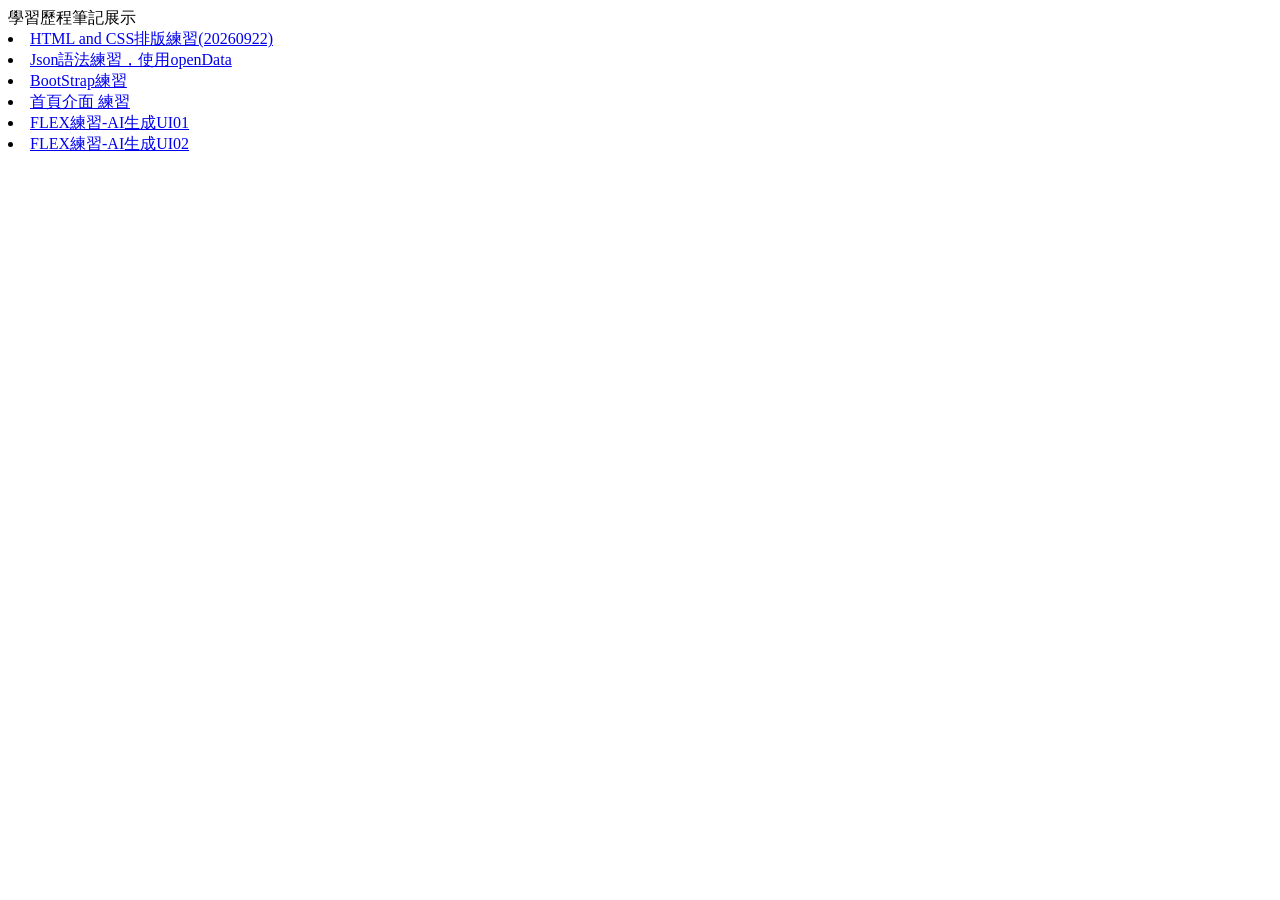
==== index.html @ 6e214c2a "新增課程報名網站" ====
<!DOCTYPE html>
<html lang="zn-TW">

<head>
    <meta charset="UTF-8">
    <meta name="viewport" content="width=device-width, initial-scale=1.0">
    <title>學習歷程首頁</title>
    <link rel="stylesheet" href="css/allcolors.css">
</head>

<body>
    <div class="mytitle-01">學習歷程筆記展示</div>
    <!-- target="_blank" 開新視窗 -->
    <li><a href="20260922-1.html" target="_blank">HTML and CSS排版練習(20260922)</a></li>
    <li><a href="0930java-json.html" target="_blank">Json語法練習，使用openData</a></li>
    <li><a href="20261001-BootStrap.html " target="_blank"">BootStrap練習</a></li>
    <li><a href=" 20260923.html" target="_blank"">首頁介面
        練習</a></li>
    <li><a href="報名表.html" target="_blank"">FLEX練習-AI生成UI01</a></li>
    <li><a href="AI課程報名網站_未來科技版.html" target="_blank"">FLEX練習-AI生成UI02</a></li>

    <script src=" js/jQuery-4.0.0.js"></script>
</body>

</html>
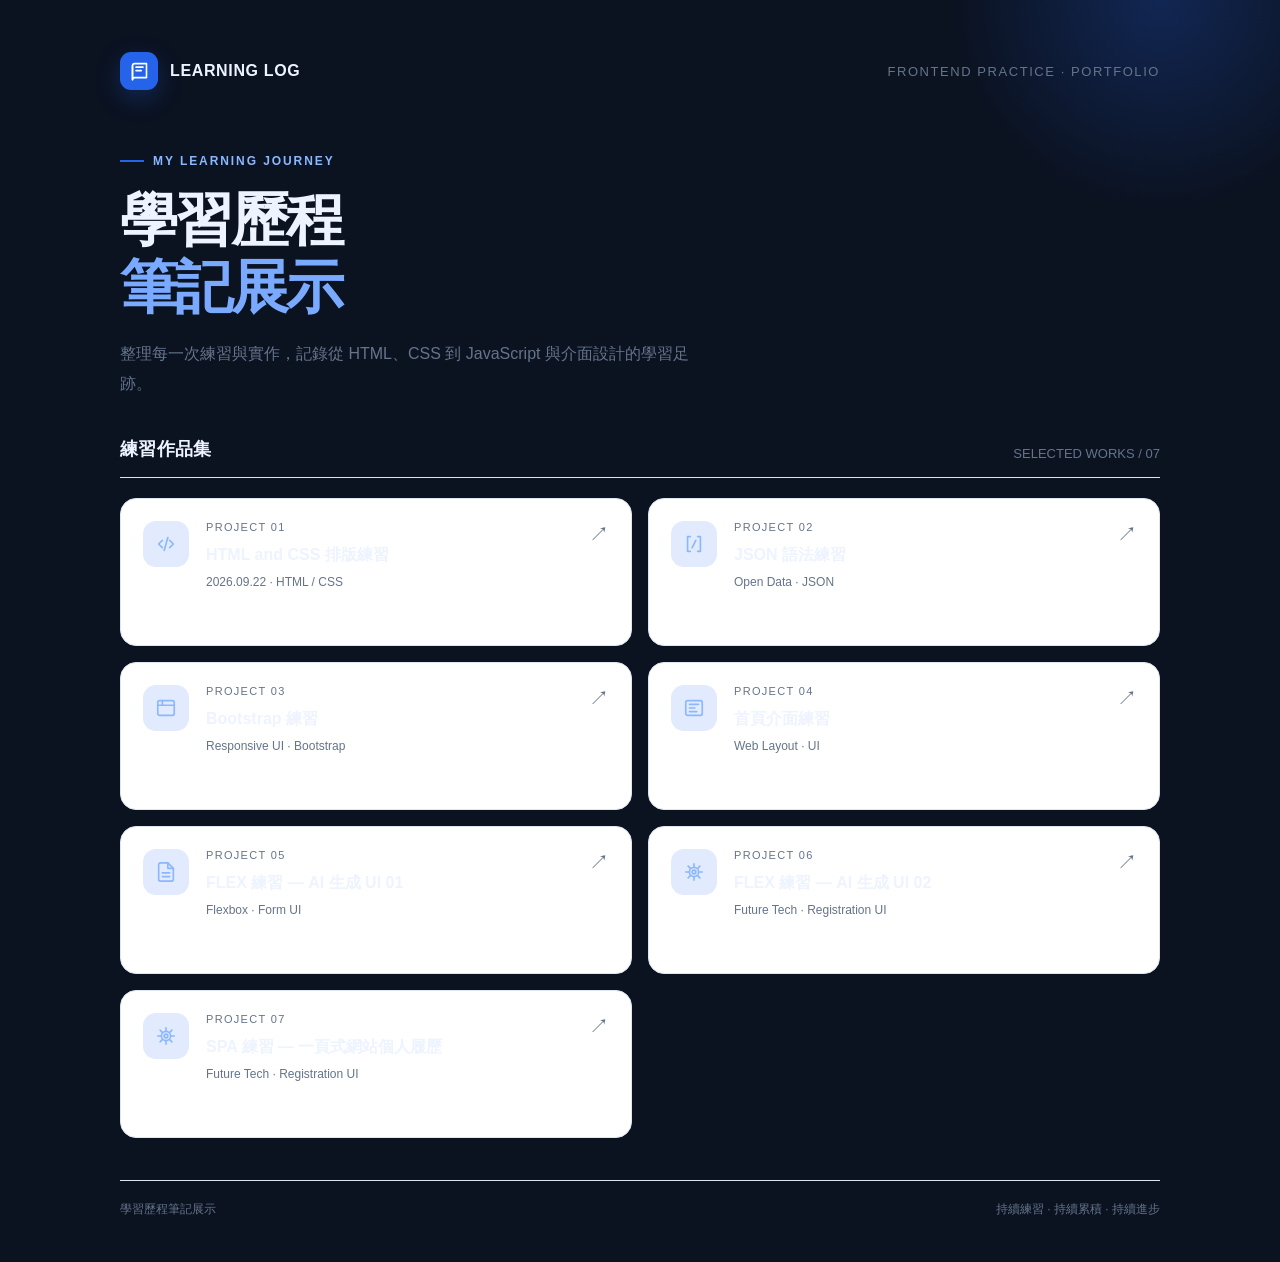
==== commit 415df7fe: "更新個人網站與新增作品" ====
--- a/index.html
+++ b/index.html
@@ -1,25 +1,156 @@
 <!DOCTYPE html>
-<html lang="zn-TW">
+<html lang="zh-TW">
 
 <head>
-    <meta charset="UTF-8">
-    <meta name="viewport" content="width=device-width, initial-scale=1.0">
-    <title>學習歷程首頁</title>
-    <link rel="stylesheet" href="css/allcolors.css">
+  <meta charset="UTF-8">
+  <meta name="viewport" content="width=device-width, initial-scale=1.0">
+  <meta name="theme-color" content="#0b1220">
+  <title>學習歷程筆記展示</title>
+  <link rel="stylesheet" href="css/bootstrap.min.css">
+  <link rel="stylesheet" href="css/indexwork.css">
 </head>
 
 <body>
-    <div class="mytitle-01">學習歷程筆記展示</div>
-    <!-- target="_blank" 開新視窗 -->
-    <li><a href="20260922-1.html" target="_blank">HTML and CSS排版練習(20260922)</a></li>
-    <li><a href="0930java-json.html" target="_blank">Json語法練習，使用openData</a></li>
-    <li><a href="20261001-BootStrap.html " target="_blank"">BootStrap練習</a></li>
-    <li><a href=" 20260923.html" target="_blank"">首頁介面
-        練習</a></li>
-    <li><a href="報名表.html" target="_blank"">FLEX練習-AI生成UI01</a></li>
-    <li><a href="AI課程報名網站_未來科技版.html" target="_blank"">FLEX練習-AI生成UI02</a></li>
+  <main class="app-root">
+    <div class="glow" aria-hidden="true"></div>
+    <div class="page">
+      <header class="topline">
+        <div class="brand">
+          <div class="brand-mark" aria-hidden="true">
+            <svg viewBox="0 0 24 24" width="21" height="21" fill="none" stroke="currentColor" stroke-width="1.8"
+              stroke-linecap="round" stroke-linejoin="round">
+              <path d="M4 5.5A2.5 2.5 0 0 1 6.5 3H20v16H6.5A2.5 2.5 0 0 0 4 21.5z" />
+              <path d="M4 5.5v16M8 7h8M8 11h6" />
+            </svg>
+          </div>
+          <span>LEARNING LOG</span>
+        </div>
+        <div class="top-label">Frontend Practice · Portfolio</div>
+      </header>
 
-    <script src=" js/jQuery-4.0.0.js"></script>
+      <section class="hero" aria-labelledby="page-title">
+        <div class="eyebrow">MY LEARNING JOURNEY</div>
+        <h1 id="page-title">學習歷程<br><span>筆記展示</span></h1>
+        <p class="intro">整理每一次練習與實作，記錄從 HTML、CSS 到 JavaScript 與介面設計的學習足跡。</p>
+      </section>
+
+      <section aria-labelledby="projects-title">
+        <div class="section-heading">
+          <h2 id="projects-title">練習作品集</h2>
+          <span class="count"> SELECTED WORKS / <span id="projectCount">00</span>
+        </div>
+        <div class="grid">
+          <a class="project-card" href="20260922-1.html" target="_blank" rel="noopener noreferrer">
+            <div class="project-icon" aria-hidden="true"><svg viewBox="0 0 24 24" fill="none" stroke="currentColor"
+                stroke-width="1.8" stroke-linecap="round" stroke-linejoin="round">
+                <path d="m8 8-4 4 4 4M16 8l4 4-4 4M14 5l-4 14" />
+              </svg></div>
+            <div class="card-content">
+              <div class="card-number">PROJECT 01</div>
+              <h3 class="card-title">HTML and CSS 排版練習</h3>
+              <div class="card-meta">2026.09.22 · HTML / CSS</div>
+            </div><span class="arrow" aria-hidden="true">↗</span>
+          </a>
+
+          <a class="project-card" href="0930java-json.html" target="_blank" rel="noopener noreferrer">
+            <div class="project-icon" aria-hidden="true"><svg viewBox="0 0 24 24" fill="none" stroke="currentColor"
+                stroke-width="1.8" stroke-linecap="round" stroke-linejoin="round">
+                <path d="M8 4H5v16h3M16 4h3v16h-3M14 8l-4 8" />
+              </svg></div>
+            <div class="card-content">
+              <div class="card-number">PROJECT 02</div>
+              <h3 class="card-title">JSON 語法練習</h3>
+              <div class="card-meta">Open Data · JSON</div>
+            </div><span class="arrow" aria-hidden="true">↗</span>
+          </a>
+
+          <a class="project-card" href="20261001-BootStrap.html" target="_blank" rel="noopener noreferrer">
+            <div class="project-icon" aria-hidden="true"><svg viewBox="0 0 24 24" fill="none" stroke="currentColor"
+                stroke-width="1.8" stroke-linecap="round" stroke-linejoin="round">
+                <rect x="3" y="4" width="18" height="16" rx="2" />
+                <path d="M3 9h18M8 4v5" />
+              </svg></div>
+            <div class="card-content">
+              <div class="card-number">PROJECT 03</div>
+              <h3 class="card-title">Bootstrap 練習</h3>
+              <div class="card-meta">Responsive UI · Bootstrap</div>
+            </div><span class="arrow" aria-hidden="true">↗</span>
+          </a>
+
+          <a class="project-card" href="20260923.html" target="_blank" rel="noopener noreferrer">
+            <div class="project-icon" aria-hidden="true"><svg viewBox="0 0 24 24" fill="none" stroke="currentColor"
+                stroke-width="1.8" stroke-linecap="round" stroke-linejoin="round">
+                <rect x="3" y="4" width="18" height="16" rx="2" />
+                <path d="M7 8h10M7 12h6M7 16h8" />
+              </svg></div>
+            <div class="card-content">
+              <div class="card-number">PROJECT 04</div>
+              <h3 class="card-title">首頁介面練習</h3>
+              <div class="card-meta">Web Layout · UI</div>
+            </div><span class="arrow" aria-hidden="true">↗</span>
+          </a>
+
+          <a class="project-card" href="報名表.html" target="_blank" rel="noopener noreferrer">
+            <div class="project-icon" aria-hidden="true"><svg viewBox="0 0 24 24" fill="none" stroke="currentColor"
+                stroke-width="1.8" stroke-linecap="round" stroke-linejoin="round">
+                <path d="M14 2H6a2 2 0 0 0-2 2v16a2 2 0 0 0 2 2h12a2 2 0 0 0 2-2V8z" />
+                <path d="M14 2v6h6M8 13h8M8 17h8" />
+              </svg></div>
+            <div class="card-content">
+              <div class="card-number">PROJECT 05</div>
+              <h3 class="card-title">FLEX 練習 — AI 生成 UI 01</h3>
+              <div class="card-meta">Flexbox · Form UI</div>
+            </div><span class="arrow" aria-hidden="true">↗</span>
+          </a>
+
+          <a class="project-card" href="日系木頭.html" target="_blank" rel="noopener noreferrer">
+            <div class="project-icon" aria-hidden="true"><svg viewBox="0 0 24 24" fill="none" stroke="currentColor"
+                stroke-width="1.8" stroke-linecap="round" stroke-linejoin="round">
+                <path
+                  d="M12 3v3M12 18v3M3 12h3M18 12h3M5.6 5.6l2.1 2.1M16.3 16.3l2.1 2.1M18.4 5.6l-2.1 2.1M7.7 16.3l-2.1 2.1" />
+                <circle cx="12" cy="12" r="5" />
+                <circle cx="12" cy="12" r="2" />
+              </svg></div>
+            <div class="card-content">
+              <div class="card-number">PROJECT 06</div>
+              <h3 class="card-title">FLEX 練習 — AI 生成 UI 02</h3>
+              <div class="card-meta">Future Tech · Registration UI</div>
+            </div><span class="arrow" aria-hidden="true">↗</span>
+          </a>
+
+          <a class="project-card" href="SPA個人網站履歷-2.html" target="_blank" rel="noopener noreferrer">
+            <div class="project-icon" aria-hidden="true"><svg viewBox="0 0 24 24" fill="none" stroke="currentColor"
+                stroke-width="1.8" stroke-linecap="round" stroke-linejoin="round">
+                <path
+                  d="M12 3v3M12 18v3M3 12h3M18 12h3M5.6 5.6l2.1 2.1M16.3 16.3l2.1 2.1M18.4 5.6l-2.1 2.1M7.7 16.3l-2.1 2.1" />
+                <circle cx="12" cy="12" r="5" />
+                <circle cx="12" cy="12" r="2" />
+              </svg></div>
+            <div class="card-content">
+              <div class="card-number">PROJECT 07</div>
+              <h3 class="card-title">SPA 練習 — 一頁式網站個人履歷</h3>
+              <div class="card-meta">Future Tech · Registration UI</div>
+            </div><span class="arrow" aria-hidden="true">↗</span>
+          </a>
+
+        </div>
+      </section>
+
+      <footer><span>學習歷程筆記展示</span><span>持續練習 · 持續累積 · 持續進步</span></footer>
+    </div>
+  </main>
+
+  <script>
+    // 取得所有作品卡片
+    const projects = document.querySelectorAll('.grid .project-card');
+
+    // 計算作品數量
+    const totalProjects = projects.length;
+
+    // 更新作品數字（補足兩位數）
+    document.getElementById('projectCount').textContent =
+      String(totalProjects).padStart(2, '0');
+  </script>
 </body>
 
 </html>
--- a/css/indexwork.css
+++ b/css/indexwork.css
@@ -0,0 +1,320 @@
+/* ==================================================
+   Learning Log｜學習歷程筆記展示
+   外部樣式表：learning-log.css
+   本檔案由原 HTML 的 <style> 區塊獨立整理
+================================================== */
+
+/* 01. 全站色彩、字體與尺寸變數 */
+:root {
+    color-scheme: light dark;
+
+    /* 主題色彩 */
+    --site-primary: #2563eb;
+    --site-secondary: #101d32;
+    --site-background: #0b1220;
+    --site-on-primary: #ffffff;
+    --site-on-secondary: #e8f0ff;
+    --site-on-background: #edf3ff;
+
+    /* 字體設定 */
+    --site-font-body: Inter, "Noto Sans TC", "Microsoft JhengHei", sans-serif;
+    --site-font-heading: Inter, "Noto Sans TC", "Microsoft JhengHei", sans-serif;
+
+    /* 版面比例 */
+    --site-heading-scale: 1;
+    --site-spacing-scale: 1;
+    --site-radius-scale: 1;
+    --site-decoration-opacity: 1;
+
+    /* 明暗模式表面與輔助文字 */
+    --surface: light-dark(#ffffff, #111c2e);
+    --surface-soft: light-dark(#f4f7fc, #142238);
+    --text-muted: light-dark(#64748b, #a4b4cc);
+    --line: light-dark(#dce5f1, #273852);
+}
+
+/* 02. 全站基本設定 */
+* {
+    box-sizing: border-box;
+}
+
+body {
+    margin: 0;
+    font-family: var(--site-font-body);
+    background: var(--site-background);
+    color: var(--site-on-background);
+    min-height: 100vh;
+}
+
+/* 03. 主應用程式容器 */
+.app-root {
+    min-height: 100vh;
+    width: 100%;
+    border-radius: 0;
+    overflow: hidden;
+    background: var(--site-background);
+    position: relative;
+    isolation: isolate;
+}
+
+/* 04. 右上角背景光暈 */
+.glow {
+    position: absolute;
+    width: 440px;
+    height: 440px;
+    top: -220px;
+    right: -100px;
+    border-radius: 50%;
+    background: radial-gradient(circle, rgba(37, 99, 235, .25), transparent 68%);
+    opacity: var(--site-decoration-opacity);
+    pointer-events: none;
+    z-index: -1;
+}
+
+/* 05. 頁面內容寬度與上下間距 */
+.page {
+    width: min(100% - 40px, 1040px);
+    margin: 0 auto;
+    padding: calc(52px * var(--site-spacing-scale)) 0 calc(44px * var(--site-spacing-scale));
+}
+
+/* 06. 頂部品牌列 */
+.topline {
+    display: flex;
+    align-items: center;
+    justify-content: space-between;
+    gap: 16px;
+    margin-bottom: 58px;
+}
+
+.brand {
+    display: flex;
+    align-items: center;
+    gap: 12px;
+    font-weight: 700;
+    letter-spacing: .04em;
+}
+
+.brand-mark {
+    width: 38px;
+    height: 38px;
+    display: grid;
+    place-items: center;
+    border-radius: calc(11px * var(--site-radius-scale));
+    color: var(--site-on-primary);
+    background: var(--site-primary);
+    box-shadow: 0 8px 24px rgba(37, 99, 235, .28);
+}
+
+.top-label {
+    color: var(--text-muted);
+    font-size: 13px;
+    letter-spacing: .12em;
+    text-transform: uppercase;
+}
+
+/* 07. 首頁主視覺區 */
+.hero {
+    max-width: 760px;
+    margin-bottom: 38px;
+}
+
+.eyebrow {
+    display: inline-flex;
+    align-items: center;
+    gap: 9px;
+    color: #8bb7ff;
+    font-size: 12px;
+    font-weight: 700;
+    letter-spacing: .16em;
+    text-transform: uppercase;
+    margin-bottom: 18px;
+}
+
+.eyebrow::before {
+    content: "";
+    width: 24px;
+    height: 2px;
+    background: var(--site-primary);
+}
+
+h1 {
+    font-family: var(--site-font-heading);
+    font-size: calc(clamp(34px, 5vw, 58px) * var(--site-heading-scale));
+    line-height: 1.16;
+    letter-spacing: -.045em;
+    margin: 0 0 18px;
+}
+
+h1 span {
+    color: #79aaff;
+}
+
+.intro {
+    max-width: 590px;
+    margin: 0;
+    color: var(--text-muted);
+    font-size: 16px;
+    line-height: 1.9;
+}
+
+/* 08. 作品集標題列 */
+.section-heading {
+    display: flex;
+    justify-content: space-between;
+    align-items: end;
+    gap: 16px;
+    border-bottom: 1px solid var(--line);
+    padding-bottom: 16px;
+    margin-bottom: 20px;
+}
+
+.section-heading h2 {
+    margin: 0;
+    font-size: 18px;
+    letter-spacing: .02em;
+}
+
+.count {
+    color: var(--text-muted);
+    font-size: 13px;
+}
+
+/* 09. 作品卡片網格 */
+.grid {
+    display: grid;
+    grid-template-columns: repeat(2, minmax(0, 1fr));
+    gap: calc(16px * var(--site-spacing-scale));
+}
+
+/* 10. 單張作品卡片 */
+.project-card {
+    min-height: 148px;
+    display: flex;
+    align-items: flex-start;
+    gap: 17px;
+    padding: calc(22px * var(--site-spacing-scale));
+    background: var(--surface);
+    color: inherit;
+    text-decoration: none;
+    border: 1px solid var(--line);
+    border-radius: calc(16px * var(--site-radius-scale));
+    transition: transform .18s ease, border-color .18s ease, background .18s ease;
+}
+
+.project-card:hover,
+.project-card:focus-visible {
+    transform: translateY(-3px);
+    border-color: var(--site-primary);
+    background: var(--surface-soft);
+    outline: none;
+}
+
+.project-card:focus-visible {
+    box-shadow: 0 0 0 3px rgba(37, 99, 235, .28);
+}
+
+/* 11. 作品圖示 */
+.project-icon {
+    flex: 0 0 46px;
+    width: 46px;
+    height: 46px;
+    display: grid;
+    place-items: center;
+    border-radius: calc(13px * var(--site-radius-scale));
+    background: rgba(37, 99, 235, .13);
+    color: #8bb7ff;
+}
+
+.project-icon svg {
+    width: 22px;
+    height: 22px;
+}
+
+/* 12. 作品卡片文字 */
+.card-content {
+    flex: 1;
+    min-width: 0;
+}
+
+.card-number {
+    color: var(--text-muted);
+    font-size: 11px;
+    letter-spacing: .12em;
+    margin-bottom: 9px;
+}
+
+.card-title {
+    font-size: 16px;
+    line-height: 1.6;
+    font-weight: 700;
+    margin: 0 0 7px;
+}
+
+.card-meta {
+    color: var(--text-muted);
+    font-size: 12px;
+}
+
+.arrow {
+    color: var(--text-muted);
+    font-size: 20px;
+    line-height: 1;
+    margin-left: auto;
+    padding-top: 3px;
+}
+
+/* 13. 頁尾 */
+footer {
+    display: flex;
+    justify-content: space-between;
+    gap: 16px;
+    border-top: 1px solid var(--line);
+    margin-top: 42px;
+    padding-top: 20px;
+    color: var(--text-muted);
+    font-size: 12px;
+}
+
+/* 14. 手機與窄螢幕版面 */
+@media (max-width: 640px) {
+    .page {
+        width: min(100% - 28px, 1040px);
+        padding-top: 28px;
+    }
+
+    .topline {
+        margin-bottom: 42px;
+    }
+
+    .top-label {
+        display: none;
+    }
+
+    .hero {
+        margin-bottom: 30px;
+    }
+
+    .grid {
+        grid-template-columns: 1fr;
+    }
+
+    .project-card {
+        min-height: 125px;
+    }
+
+    footer {
+        flex-direction: column;
+    }
+}
+
+/* 15. 尊重使用者的減少動態效果設定 */
+@media (prefers-reduced-motion: reduce) {
+
+    *,
+    *::before,
+    *::after {
+        transition-duration: .01ms !important;
+        scroll-behavior: auto !important;
+    }
+}
